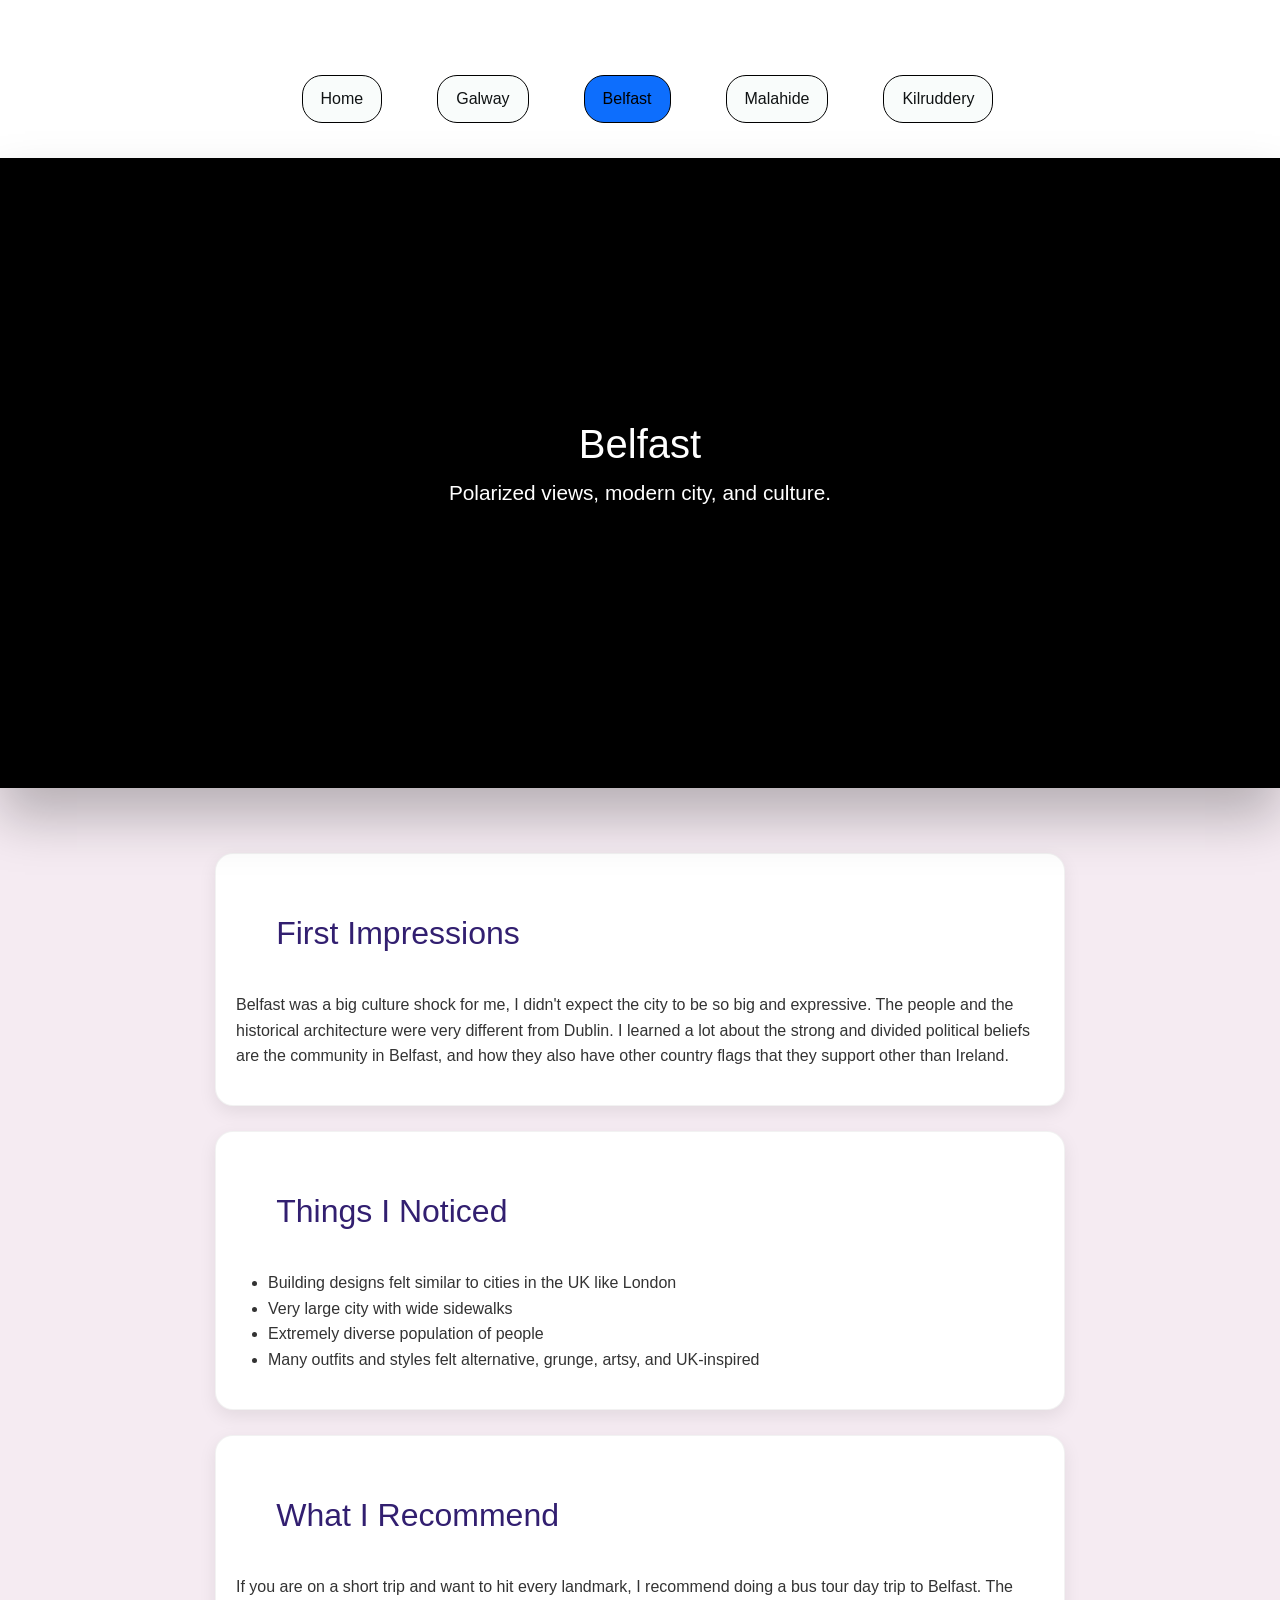
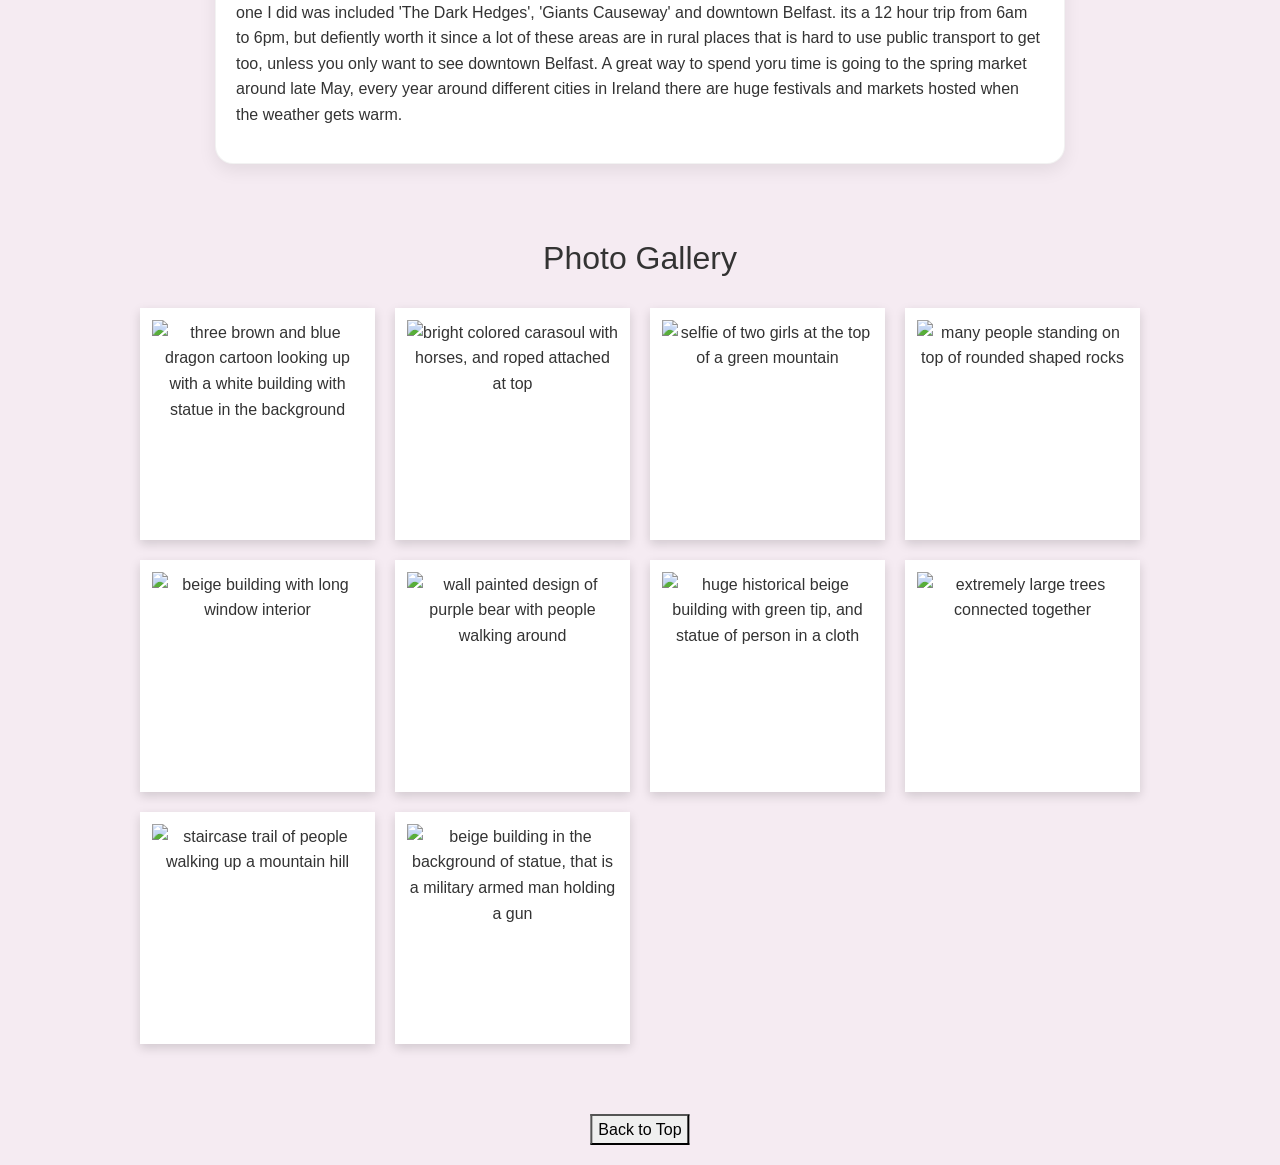
==== belfast.html @ e572d871 "Add files via upload" ====
<!DOCTYPE html>
<html lang="en">

<head>

    <meta charset="UTF-8">
    <meta name="viewport" content="width=device-width, initial-scale=1.0">

    <title>Belfast</title>
    <link rel="icon" type="image/png" href="img/cherry.png">

    <link href="https://cdn.jsdelivr.net/npm/bootstrap@5.3.7/dist/css/bootstrap.min.css" rel="stylesheet">
    <link rel="stylesheet" href="style.css">
    <link rel="stylesheet" href="belfast.css">

</head>

<body>

    <a id="skip" href="#main">skip to main</a>

    <nav>

        <!-- navigation -->
        <ul class="nav nav-pills justify-content-end city-tabs">

            <li class="nav-item">
                <a class="nav-link" href="index.html">Home</a>
            </li>

            <li class="nav-item">
                <a class="nav-link" href="galway.html">Galway</a>
            </li>

            <li class="nav-item">
                <a class="nav-link active" href="belfast.html">Belfast</a>
            </li>

            <li class="nav-item">
                <a class="nav-link" href="malahide.html">Malahide</a>
            </li>

            <li class="nav-item">
                <a class="nav-link" href="kilruddery.html">Kilruddery</a>
            </li>

        </ul>

    </nav>

    <!-- hero -->
    <header class="city-header belfast">

        <h1>Belfast</h1>
        <p>Polarized views, modern city, and culture.</p>

    </header>

    <!-- sections -->
    <main id="main">

        <section class="city-section">

            <h2>First Impressions</h2>

            <p>
                Belfast was a big culture shock for me, I didn't expect the city to be so big and expressive.
                The people and the historical architecture were very different from Dublin. I learned a lot about the
                strong and divided political beliefs are the community in Belfast, and how they also have other country flags
                that they support other than Ireland.
            </p>

        </section>

        <section class="city-section">

            <h2>Things I Noticed</h2>

            <ul class="city-list">

                <li>Building designs felt similar to cities in the UK like London</li>

                <li>Very large city with wide sidewalks</li>

                <li>Extremely diverse population of people</li>

                <li>Many outfits and styles felt alternative, grunge, artsy, and UK-inspired</li>

            </ul>

        </section>

        <section class="city-section">

            <h2>What I Recommend</h2>

            <p>
                If you are on a short trip and want to hit every landmark, I recommend doing a bus tour day trip to Belfast.
                The one I did was included 'The Dark Hedges', 'Giants Causeway' and downtown Belfast. its a 12 hour trip from 6am to 6pm, but
                defiently worth it since a lot of these areas are in rural places that is hard to use public transport to get too, unless you only
                want to see downtown Belfast.

                A great way to spend yoru time is going to the spring market around late May, every year around different cities in Ireland there are
                huge festivals and markets hosted when the weather gets warm.
            </p>

        </section>

     

    <!-- gallery -->
    <section class="photo-gallery">

        <h2>Photo Gallery</h2>

        <div class="gallery-grid">

            <div class="polaroid">
                <img src="img/dragon.jpeg" alt="three brown and blue dragon cartoon looking up with a white building with statue in the background">
                
            </div>

            <div class="polaroid">
                <img src="img/carnival.jpeg" alt="bright colored carasoul with horses, and roped attached at top">
                
            </div>

            <div class="polaroid">
                <img src="img/duo.jpeg" alt="selfie of two girls at the top of a green mountain ">
                
            </div>

            <div class="polaroid">
                <img src="img/giants.jpeg" alt="many people standing on top of rounded shaped rocks ">
                 
            </div>

            <div class="polaroid">
                <img src="img/history.jpeg" alt="beige building with long window interior">
                
            </div>

            <div class="polaroid">
                <img src="img/graffiti.jpeg" alt="wall painted design of purple bear with people walking around">
                 
            </div>

            <div class="polaroid">
                <img src="img/memorial.jpeg" alt="huge historical beige building with green tip, and statue of person in a cloth">
                 
            </div>

            <div class="polaroid">
                <img src="img/hedges.jpeg" alt="extremely large trees connected together">
                
            </div>

            <div class="polaroid">
                <img src="img/back.jpeg" alt="staircase trail of people walking up a mountain hill">
                
            </div>

            <div class="polaroid">
                <img src="img/armor.jpeg" alt="beige building in the background of statue, that is a military armed man holding a gun ">
                
            </div>

        </div>

    </section>
</main>
</body>

</html>

<button id="topBtn">Back to Top</button>

<script src="script.js"></script>

</body>
</html>
---- style.css ----
#skip{
    position:absolute;
    top: -100px;
}


/* PAGE BASE */
body{
    font-family:'Segoe UI', Tahoma, Geneva, Verdana, sans-serif;
    background-color: #f5ebf2;
    color: #333;
    line-height: 1.6;
}

/* NAVIGATION */
nav{
    background-color: white;
    padding: 15px;
    text-align: center;
}

nav ul{
    list-style: none;
}

nav li{
    display: inline-block;
    margin: 20px 20px;
}

nav a{
    text-decoration: none;
    color: rgb(66, 15, 47);
    font-weight: bold;
}

/* MAIN LAYOUT */
main{
    width: 80%;
    margin: auto;
    padding: 40px 0;
}

/* HERO BASE */
header{
    height: 100vh;

    background-image: url("img/tulips.jpeg");
    background-size: cover;
    background-position: center;
    background-color: black;

    display: flex;
    flex-direction: column;
    justify-content: center;
    align-items: center;

    text-align: center;
    color: white;

    position: relative;

    margin: 100px;
    
    box-shadow: 0 30px 50px rgba(0,0,0,0.25);

    overflow: hidden;
}

/* HERO OVERLAY */
header::before{
    content: "";
    position: absolute;
    top: 0;
left: 0;
right: 0;
bottom: 0;
    background: rgba(80, 209, 175, 0.4);
    z-index: 0;
}

header h1,
header p,
header a{
    position: relative;
    z-index: 1;
}

header p{
    font-size: 1.3rem;
}



/* ABOUT SECTION */
.about-card{
    background: white;
    width: 90%;
    max-width: 900px;

    margin: 40px auto;
    padding: 25px;

    display: flex;
    gap: 15px;
    align-items: center;

    border-radius: 18px;
    box-shadow: 0 6px 18px rgba(0,0,0,0.08);

    flex-wrap: wrap;
}

.about-card img{
    width: 250px;
    max-width: 100%;
    height: auto;
    object-fit: cover;
    border-radius: 12px;
    

}

.about-text{
    flex: 1;
    min-width: 250px;
}

.about-text p{
    line-height: 1.7;
    word-wrap: break-word;
}

/* HOMEPAGE GALLERY */
.homepage-gallery{
    text-align: center;
    padding: 40px;
}

.gallery{
    display: flex;
    justify-content: center;
    gap: 25px;
    flex-wrap: wrap;
    margin-top: 20px;
}

.gallery img{
    width: 300px;
    height: 300px;
    object-fit: cover;

    background: rgb(246, 245, 245);
    padding: 12px 12px 40px 12px;

    border-radius: 4px;
    box-shadow: 0 4px 10px rgba(0,0,0,0.2);

    transition: 0.3s;
}

.gallery img:nth-child(1){ transform: rotate(-3deg); }
.gallery img:nth-child(2){ transform: rotate(2deg); }
.gallery img:nth-child(3){ transform: rotate(-2deg); }

.gallery img:hover{
    transform: scale(1.03);
}

/* CITY SECTIONS */
.city-section{
    width: min(95%, 850px);
    margin: 25px auto;
    padding: 20px;
    background: #ffffff;

    border-radius: 18px;
    box-shadow: 0 6px 18px rgba(0,0,0,0.08);

    border: 1px solid rgba(0,0,0,0.05);
    text-align: left;
}

.city-header{
    height: 100vh;

    background-image: url("img/tulips.jpeg");
    background-size: cover;
    background-position: center;
    background-color: #000;

    display: flex;
    flex-direction: column;
    justify-content: center;
    align-items: center;

    text-align: center;
    color: white;

    position: relative;

    margin: 100px;
    border: 30px solid white;
    box-shadow: 0 30px 50px rgba(0,0,0,0.25);

    
}




.city-section h2{
    margin-bottom: 10px;
}

 
 

/* TABS */
.city-tabs{
    justify-content: center !important;
}

.city-tabs .nav-link{
    margin-left: 15px;
    margin-top: 40px;

    border-radius: 20px;
    padding: 10px 18px;

    background-color: rgba(249, 252, 251, 0.901);
    color: rgb(16, 19, 20);

    border: 1.5px solid black !important;
    transition: 0.3s;
}

.city-tabs .nav-link:hover{
    background-color: rgb(125, 220, 239) !important;
    color: #333 !important;
}



.city-tabs .nav-link.active{
    
    color: #000 !important;
    border-radius: 20px;
    border: 1.5px solid black !important;
}
/* PHOTO GALLERY */
.photo-gallery{
    padding: 50px;
    text-align: center;
}

.gallery-grid{
    display: grid;
    grid-template-columns: repeat(auto-fit, minmax(250px, 1fr));
    gap: 30px;
    margin-top: 30px;
}

.polaroid{
    background: white;
    padding: 12px 12px 20px 12px;

    box-shadow: 0 4px 10px rgba(0,0,0,0.15);

    display: flex;
    flex-direction: column;
}

.polaroid img{
    width: 100%;
    height: 200px;
    object-fit: cover;
    display: block;
}

.polaroid p{
    margin: 12px 0 0 0;
    font-size: 14px;
    color: #555;
    text-align: center;
}

/* MOBILE */
 header,
.city-header{
    height: 70vh;
    margin: 0;
    border: none;
}

main{
    width: min(95%, 1100px);
    margin: auto;
}



#skip:focus{
    top: 10px;
    left: 10px;
    background: white;
    padding: 10px;
    z-index: 1000;
}


@media (prefers-reduced-motion: reduce){

    *{
        transition: none !important;
        animation: none !important;
    }

    .gallery img,
    .gallery img:hover,
    .gallery img:nth-child(1),
    .gallery img:nth-child(2),
    .gallery img:nth-child(3){
        transform: none !important;
    }
}

#skip{
    position: absolute;
    top: -100px;
    left: 10px;

    background: white;
    color: black;
    font-weight: bold;

    padding: 10px 14px;
    border: 2px solid black;
    border-radius: 6px;

    text-decoration: none;
    z-index: 1000;
}

/* show it when tabbing */
#skip:focus{
    top: 10px;
}

 #topBtn{
    position: relative;
    bottom: 20px;
    left: 50%;
    transform: translateX(-50%);
}
---- belfast.css ----
.city-header{
    height: 100vh;

    background-image: url("img/acla.jpeg");
    background-size: cover;
    background-position: center;

    display: flex;
    flex-direction: column;
    justify-content: center;
    align-items: center;
     background-color: black;
    text-align: center;
    color: white;

    position: relative;

    margin: 100px;
    border: 30px solid white;
    box-shadow: 0 30px 50px rgba(0,0,0,0.25);

    
}


.city-header::before{
    content: "";
    position: absolute;
    inset: 0;
    background: rgba(0, 0, 0, 0.6);
}



 
.city-section h2{
    color: #321f70;
    margin-bottom: 10px;
    margin: 20px auto;
    padding: 20px;
    width: min(95%, 850px);
}


 header,
.city-header{
    height: 70vh;
    margin: 0;
    border: none;
}

.about-card{
    display: flex;
    flex-wrap: wrap;
    flex-direction: column;
    text-align: center;
}

.gallery-grid{
    display: grid;
    grid-template-columns: repeat(auto-fit, minmax(200px, 1fr));
    gap: 20px;
}
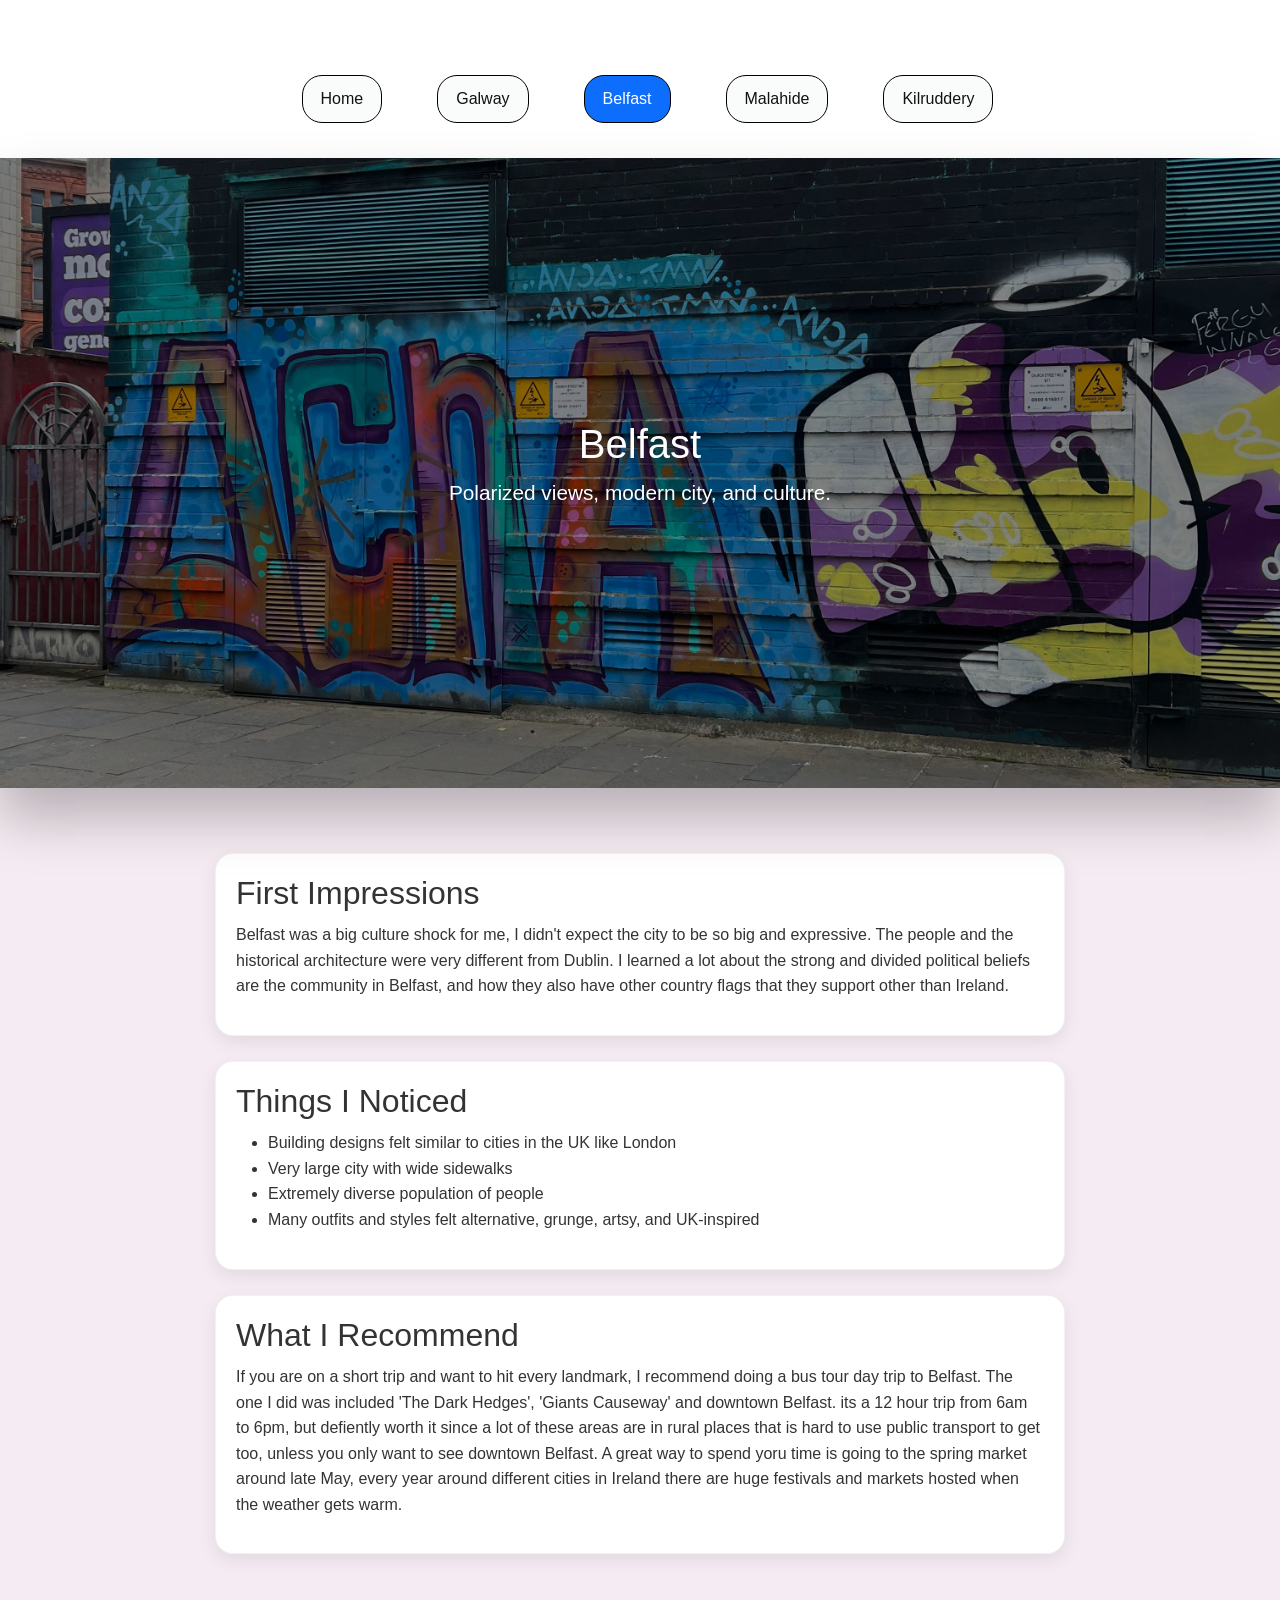
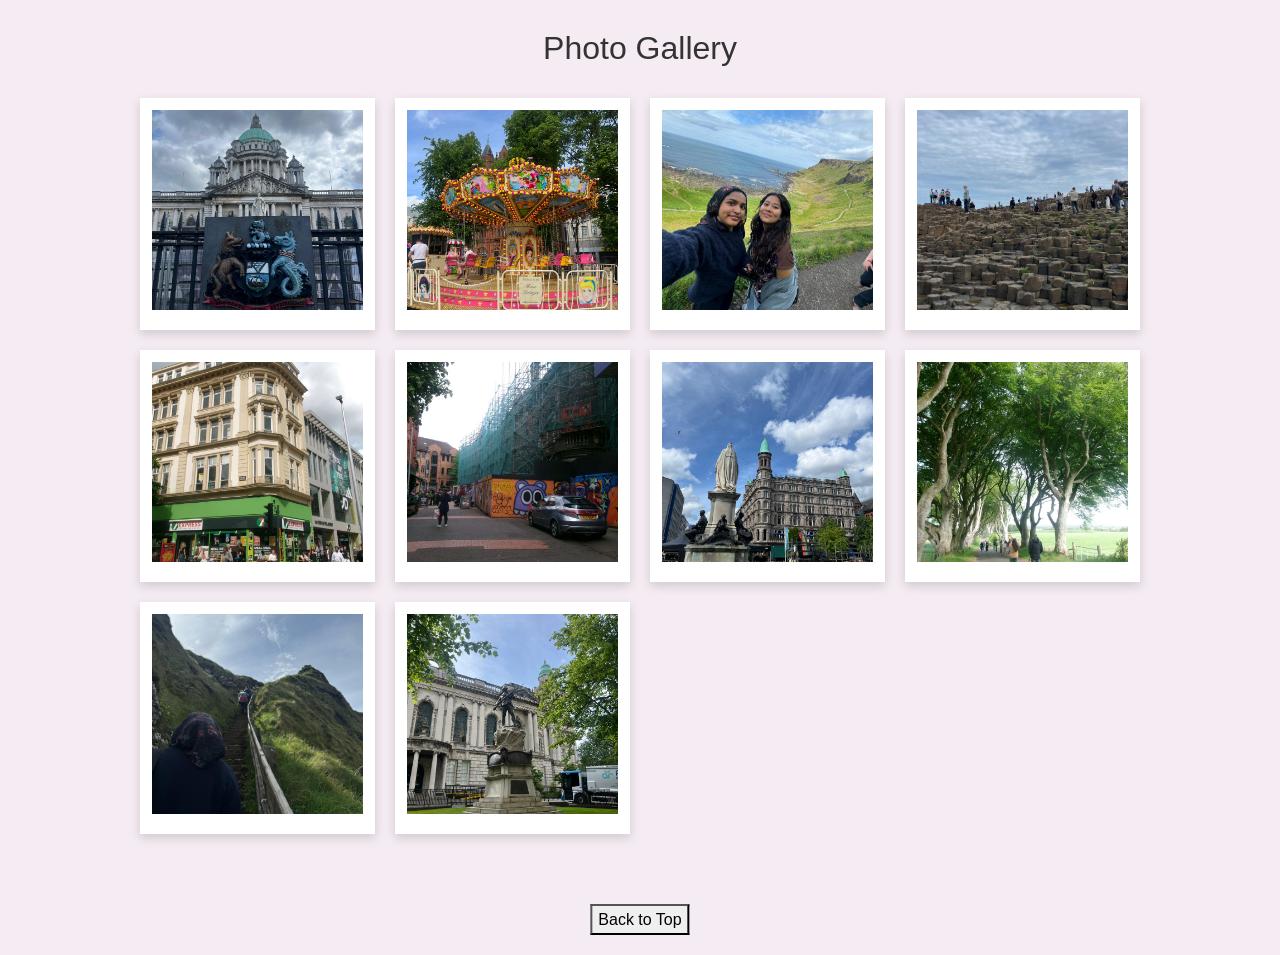
==== commit 7eed4a9b: "Add files via upload" ====
--- a/belfast.html
+++ b/belfast.html
@@ -11,7 +11,6 @@
 
     <link href="https://cdn.jsdelivr.net/npm/bootstrap@5.3.7/dist/css/bootstrap.min.css" rel="stylesheet">
     <link rel="stylesheet" href="style.css">
-    <link rel="stylesheet" href="belfast.css">
 
 </head>
 
@@ -21,8 +20,7 @@
 
     <nav>
 
-        <!-- navigation -->
-        <ul class="nav nav-pills justify-content-end city-tabs">
+        <ul class="nav nav-pills city-tabs">
 
             <li class="nav-item">
                 <a class="nav-link" href="index.html">Home</a>
@@ -48,7 +46,6 @@
 
     </nav>
 
-    <!-- hero -->
     <header class="city-header belfast">
 
         <h1>Belfast</h1>
@@ -56,7 +53,6 @@
 
     </header>
 
-    <!-- sections -->
     <main id="main">
 
         <section class="city-section">
@@ -106,76 +102,62 @@
 
         </section>
 
-     
+        <section class="photo-gallery">
 
-    <!-- gallery -->
-    <section class="photo-gallery">
+            <h2>Photo Gallery</h2>
 
-        <h2>Photo Gallery</h2>
+            <div class="gallery-grid">
 
-        <div class="gallery-grid">
+                <div class="polaroid">
+                    <img src="img/dragon.jpeg" alt="three brown and blue dragon cartoon looking up with a white building with statue in the background">
+                </div>
 
-            <div class="polaroid">
-                <img src="img/dragon.jpeg" alt="three brown and blue dragon cartoon looking up with a white building with statue in the background">
-                
+                <div class="polaroid">
+                    <img src="img/carnival.jpeg" alt="bright colored carasoul with horses, and roped attached at top">
+                </div>
+
+                <div class="polaroid">
+                    <img src="img/duo.jpeg" alt="selfie of two girls at the top of a green mountain">
+                </div>
+
+                <div class="polaroid">
+                    <img src="img/giants.jpeg" alt="many people standing on top of rounded shaped rocks">
+                </div>
+
+                <div class="polaroid">
+                    <img src="img/history.jpeg" alt="beige building with long window interior">
+                </div>
+
+                <div class="polaroid">
+                    <img src="img/graffiti.jpeg" alt="wall painted design of purple bear with people walking around">
+                </div>
+
+                <div class="polaroid">
+                    <img src="img/memorial.jpeg" alt="huge historical beige building with green tip, and statue of person in a cloth">
+                </div>
+
+                <div class="polaroid">
+                    <img src="img/hedges.jpeg" alt="extremely large trees connected together">
+                </div>
+
+                <div class="polaroid">
+                    <img src="img/back.jpeg" alt="staircase trail of people walking up a mountain hill">
+                </div>
+
+                <div class="polaroid">
+                    <img src="img/armor.jpeg" alt="beige building in the background of statue, that is a military armed man holding a gun">
+                </div>
+
             </div>
 
-            <div class="polaroid">
-                <img src="img/carnival.jpeg" alt="bright colored carasoul with horses, and roped attached at top">
-                
-            </div>
+        </section>
 
-            <div class="polaroid">
-                <img src="img/duo.jpeg" alt="selfie of two girls at the top of a green mountain ">
-                
-            </div>
+    </main>
 
-            <div class="polaroid">
-                <img src="img/giants.jpeg" alt="many people standing on top of rounded shaped rocks ">
-                 
-            </div>
+    <button id="topBtn">Back to Top</button>
 
-            <div class="polaroid">
-                <img src="img/history.jpeg" alt="beige building with long window interior">
-                
-            </div>
+    <script src="script.js"></script>
 
-            <div class="polaroid">
-                <img src="img/graffiti.jpeg" alt="wall painted design of purple bear with people walking around">
-                 
-            </div>
-
-            <div class="polaroid">
-                <img src="img/memorial.jpeg" alt="huge historical beige building with green tip, and statue of person in a cloth">
-                 
-            </div>
-
-            <div class="polaroid">
-                <img src="img/hedges.jpeg" alt="extremely large trees connected together">
-                
-            </div>
-
-            <div class="polaroid">
-                <img src="img/back.jpeg" alt="staircase trail of people walking up a mountain hill">
-                
-            </div>
-
-            <div class="polaroid">
-                <img src="img/armor.jpeg" alt="beige building in the background of statue, that is a military armed man holding a gun ">
-                
-            </div>
-
-        </div>
-
-    </section>
-</main>
 </body>
 
-</html>
-
-<button id="topBtn">Back to Top</button>
-
-<script src="script.js"></script>
-
-</body>
 </html>
--- a/style.css
+++ b/style.css
@@ -218,7 +218,9 @@
 
 /* TABS */
 .city-tabs{
-    justify-content: center !important;
+    display: flex;
+    justify-content: center;
+    flex-wrap: wrap;
 }
 
 .city-tabs .nav-link{
@@ -231,22 +233,22 @@
     background-color: rgba(249, 252, 251, 0.901);
     color: rgb(16, 19, 20);
 
-    border: 1.5px solid black !important;
+    border: 1.5px solid black;
     transition: 0.3s;
 }
 
 .city-tabs .nav-link:hover{
-    background-color: rgb(125, 220, 239) !important;
-    color: #333 !important;
+    background-color: rgb(125, 220, 239);
+    color: #333;
 }
 
 
 
 .city-tabs .nav-link.active{
     
-    color: #000 !important;
+    color: #000 !;
     border-radius: 20px;
-    border: 1.5px solid black !important;
+    border: 1.5px solid black;
 }
 /* PHOTO GALLERY */
 .photo-gallery{
@@ -312,8 +314,8 @@
 @media (prefers-reduced-motion: reduce){
 
     *{
-        transition: none !important;
-        animation: none !important;
+        transition: none;
+        animation: none;
     }
 
     .gallery img,
@@ -321,7 +323,7 @@
     .gallery img:nth-child(1),
     .gallery img:nth-child(2),
     .gallery img:nth-child(3){
-        transform: none !important;
+        transform: none;
     }
 }
 
@@ -352,4 +354,50 @@
     bottom: 20px;
     left: 50%;
     transform: translateX(-50%);
+}
+
+
+/* PAGE BACKGROUNDS */
+
+.belfast{
+    background-image: url("img/acla.jpeg");
+}
+
+.galway{
+    background-image: url("img/bikes.jpeg");
+}
+
+.kilruddery{
+    background-image: url("img/castle2.jpeg");
+}
+
+.malahide{
+    background-image: url("img/mushroom.jpeg");
+}
+
+
+.city-header::before{
+    content: "";
+    position: absolute;
+    inset: 0;
+    background: rgba(0,0,0,0.45);
+}
+
+.city-header h1,
+.city-header p{
+    position: relative;
+    z-index: 1;
+}
+
+.gallery-grid{
+    display: grid;
+    grid-template-columns: repeat(auto-fit, minmax(200px, 1fr));
+    gap: 20px;
+}
+
+.about-card{
+    display: flex;
+    gap: 15px;
+    align-items: center;
+    flex-wrap: wrap;
 }
